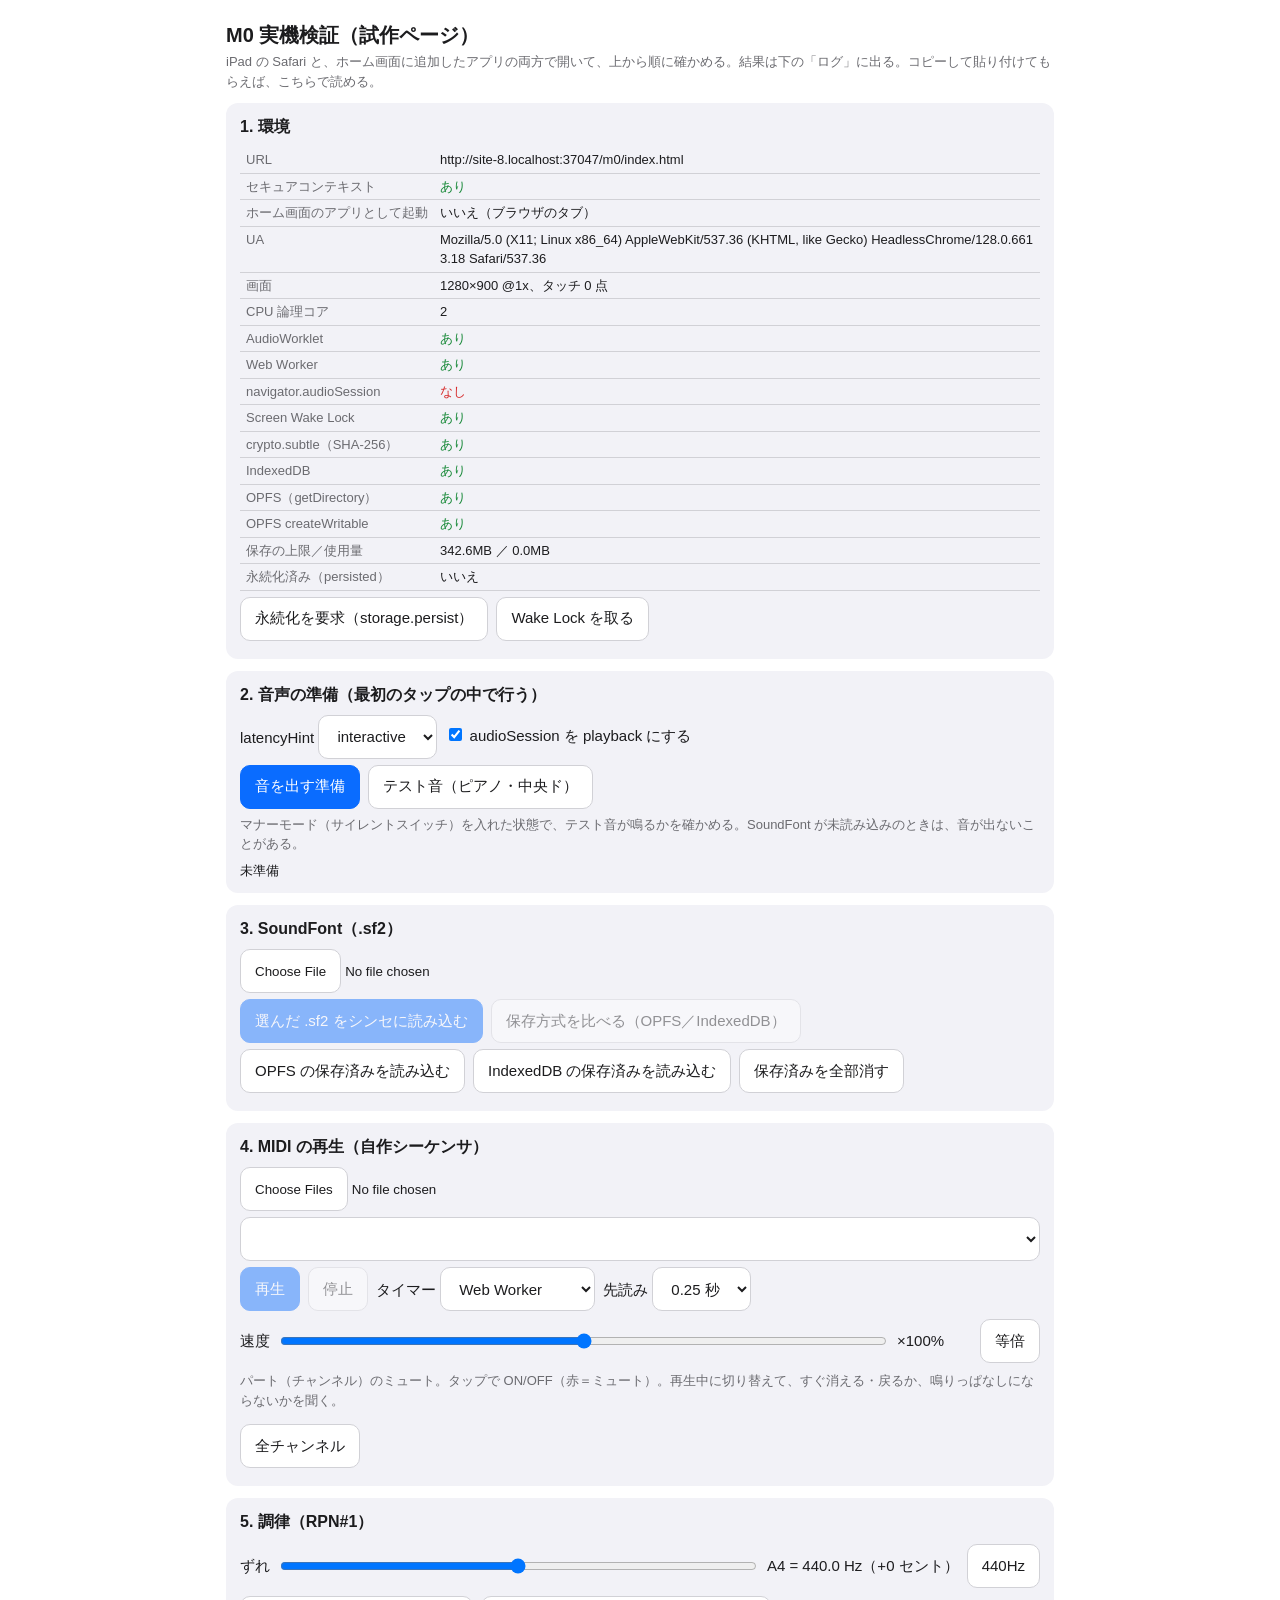
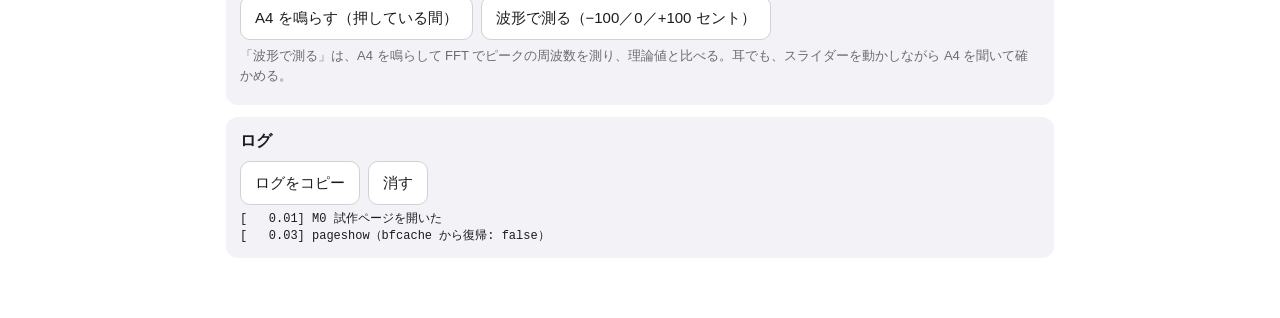
==== m0/index.html @ bbcb2fae "deploy: 4393110" ====
<!doctype html>
<html lang="ja">
<head>
  <meta charset="utf-8" />
  <meta name="viewport" content="width=device-width, initial-scale=1, viewport-fit=cover" />
  <title>M0 実機検証</title>
  <style>:root{--lightningcss-light:initial;--lightningcss-dark: ;color-scheme:light dark;--bg:#fff;--fg:#1c1c1e;--muted:#6b6b70;--card:#f2f2f7;--line:#d1d1d6;--accent:#0a6cff;--ok:#1a8a3a;--ng:#d62b2b}@media (prefers-color-scheme:dark){:root{--lightningcss-light: ;--lightningcss-dark:initial;--bg:#000;--fg:#f2f2f7;--muted:#9a9aa0;--card:#1c1c1e;--line:#3a3a3c;--accent:#4c9aff;--ok:#38c158;--ng:#ff6b6b}}*{box-sizing:border-box}body{padding:12px max(16px, env(safe-area-inset-right)) 48px max(16px, env(safe-area-inset-left));background:var(--bg);color:var(--fg);margin:0;max-width:860px;margin-inline:auto;font:15px/1.5 -apple-system,Hiragino Sans,Yu Gothic UI,sans-serif}h1{margin:8px 0 2px;font-size:20px}h2{margin:0 0 8px;font-size:16px}p.note{color:var(--muted);margin:2px 0 8px;font-size:13px}section{background:var(--card);border-radius:12px;margin:12px 0;padding:12px 14px}button,select{font:inherit;border:1px solid var(--line);background:var(--bg);min-height:44px;color:var(--fg);border-radius:10px;padding:6px 14px}input[type=file]::file-selector-button{font:inherit;border:1px solid var(--line);background:var(--bg);min-height:44px;color:var(--fg);border-radius:10px;padding:6px 14px}button.primary{background:var(--accent);color:#fff;border-color:var(--accent)}button:disabled{opacity:.45}button.on{background:var(--accent);color:#fff;border-color:var(--accent)}button.muted{background:var(--ng);color:#fff;border-color:var(--ng)}.row{flex-wrap:wrap;align-items:center;gap:8px;margin:6px 0;display:flex}input[type=range]{flex:200px;min-height:44px}table{border-collapse:collapse;width:100%;font-size:13px}td,th{border-bottom:1px solid var(--line);text-align:left;vertical-align:top;word-break:break-all;padding:3px 6px}td:first-child{white-space:nowrap;color:var(--muted)}.ok{color:var(--ok)}.ng{color:var(--ng)}pre{white-space:pre-wrap;word-break:break-all;max-height:320px;margin:0;font:12px/1.45 ui-monospace,Menlo,Consolas,monospace;overflow:auto}.chgrid{grid-template-columns:repeat(4,1fr);gap:6px;display:grid}.chgrid button{min-height:52px;padding:2px 4px;font-size:12px;line-height:1.25}.stat{font:13px/1.5 ui-monospace,Menlo,Consolas,monospace}</style>
  <script type="module" crossorigin src="../assets/m0-HVQJEioA.js"></script>
</head>
<body>
  <h1>M0 実機検証（試作ページ）</h1>
  <p class="note">iPad の Safari と、ホーム画面に追加したアプリの両方で開いて、上から順に確かめる。結果は下の「ログ」に出る。コピーして貼り付けてもらえば、こちらで読める。</p>

  <section>
    <h2>1. 環境</h2>
    <table id="env"></table>
    <div class="row">
      <button id="btn-persist">永続化を要求（storage.persist）</button>
      <button id="btn-wake">Wake Lock を取る</button>
    </div>
  </section>

  <section>
    <h2>2. 音声の準備（最初のタップの中で行う）</h2>
    <div class="row">
      <label>latencyHint
        <select id="latency"><option>interactive</option><option>balanced</option><option>playback</option></select>
      </label>
      <label><input type="checkbox" id="audiosession" checked /> audioSession を playback にする</label>
    </div>
    <div class="row"><button id="btn-audio" class="primary">音を出す準備</button><button id="btn-beep">テスト音（ピアノ・中央ド）</button></div>
    <p class="note">マナーモード（サイレントスイッチ）を入れた状態で、テスト音が鳴るかを確かめる。SoundFont が未読み込みのときは、音が出ないことがある。</p>
    <div class="stat" id="audio-stat"></div>
  </section>

  <section>
    <h2>3. SoundFont（.sf2）</h2>
    <div class="row"><input type="file" id="sf-file" accept=".sf2,.sf3,.dls" /></div>
    <div class="row">
      <button id="btn-sf-load" class="primary" disabled>選んだ .sf2 をシンセに読み込む</button>
      <button id="btn-sf-bench" disabled>保存方式を比べる（OPFS／IndexedDB）</button>
    </div>
    <div class="row">
      <button id="btn-sf-from-opfs">OPFS の保存済みを読み込む</button>
      <button id="btn-sf-from-idb">IndexedDB の保存済みを読み込む</button>
      <button id="btn-sf-clear">保存済みを全部消す</button>
    </div>
    <div class="stat" id="sf-stat"></div>
  </section>

  <section>
    <h2>4. MIDI の再生（自作シーケンサ）</h2>
    <div class="row"><input type="file" id="midi-file" accept=".mid,.midi" multiple /></div>
    <div class="row"><select id="song" style="flex:1 1 240px"></select></div>
    <div class="row">
      <button id="btn-play" class="primary" disabled>再生</button>
      <button id="btn-stop" disabled>停止</button>
      <label>タイマー
        <select id="timer-mode"><option value="worker">Web Worker</option><option value="main">メインスレッド</option></select>
      </label>
      <label>先読み
        <select id="lookahead"><option value="0.1">0.1 秒</option><option value="0.25" selected>0.25 秒</option><option value="0.5">0.5 秒</option><option value="1">1 秒</option></select>
      </label>
    </div>
    <div class="row">
      <span>速度</span><input type="range" id="speed" min="-34" max="34" value="0" step="1" /><span id="speed-label" style="min-width:5em">×100%</span>
      <button id="btn-speed-reset">等倍</button>
    </div>
    <p class="note">パート（チャンネル）のミュート。タップで ON/OFF（赤＝ミュート）。再生中に切り替えて、すぐ消える・戻るか、鳴りっぱなしにならないかを聞く。</p>
    <div class="chgrid" id="channels"></div>
    <div class="row"><button id="btn-unmute">全チャンネル</button></div>
    <div class="stat" id="play-stat"></div>
  </section>

  <section>
    <h2>5. 調律（RPN#1）</h2>
    <div class="row"><span>ずれ</span><input type="range" id="tune" min="-100" max="100" value="0" step="1" /><span id="tune-label" style="min-width:12em">0 セント</span><button id="btn-tune-reset">440Hz</button></div>
    <div class="row">
      <button id="btn-a4">A4 を鳴らす（押している間）</button>
      <button id="btn-tune-auto">波形で測る（−100／0／+100 セント）</button>
    </div>
    <p class="note">「波形で測る」は、A4 を鳴らして FFT でピークの周波数を測り、理論値と比べる。耳でも、スライダーを動かしながら A4 を聞いて確かめる。</p>
    <div class="stat" id="tune-stat"></div>
  </section>

  <section>
    <h2>ログ</h2>
    <div class="row"><button id="btn-copy">ログをコピー</button><button id="btn-clearlog">消す</button></div>
    <pre id="log"></pre>
  </section>

</body>
</html>
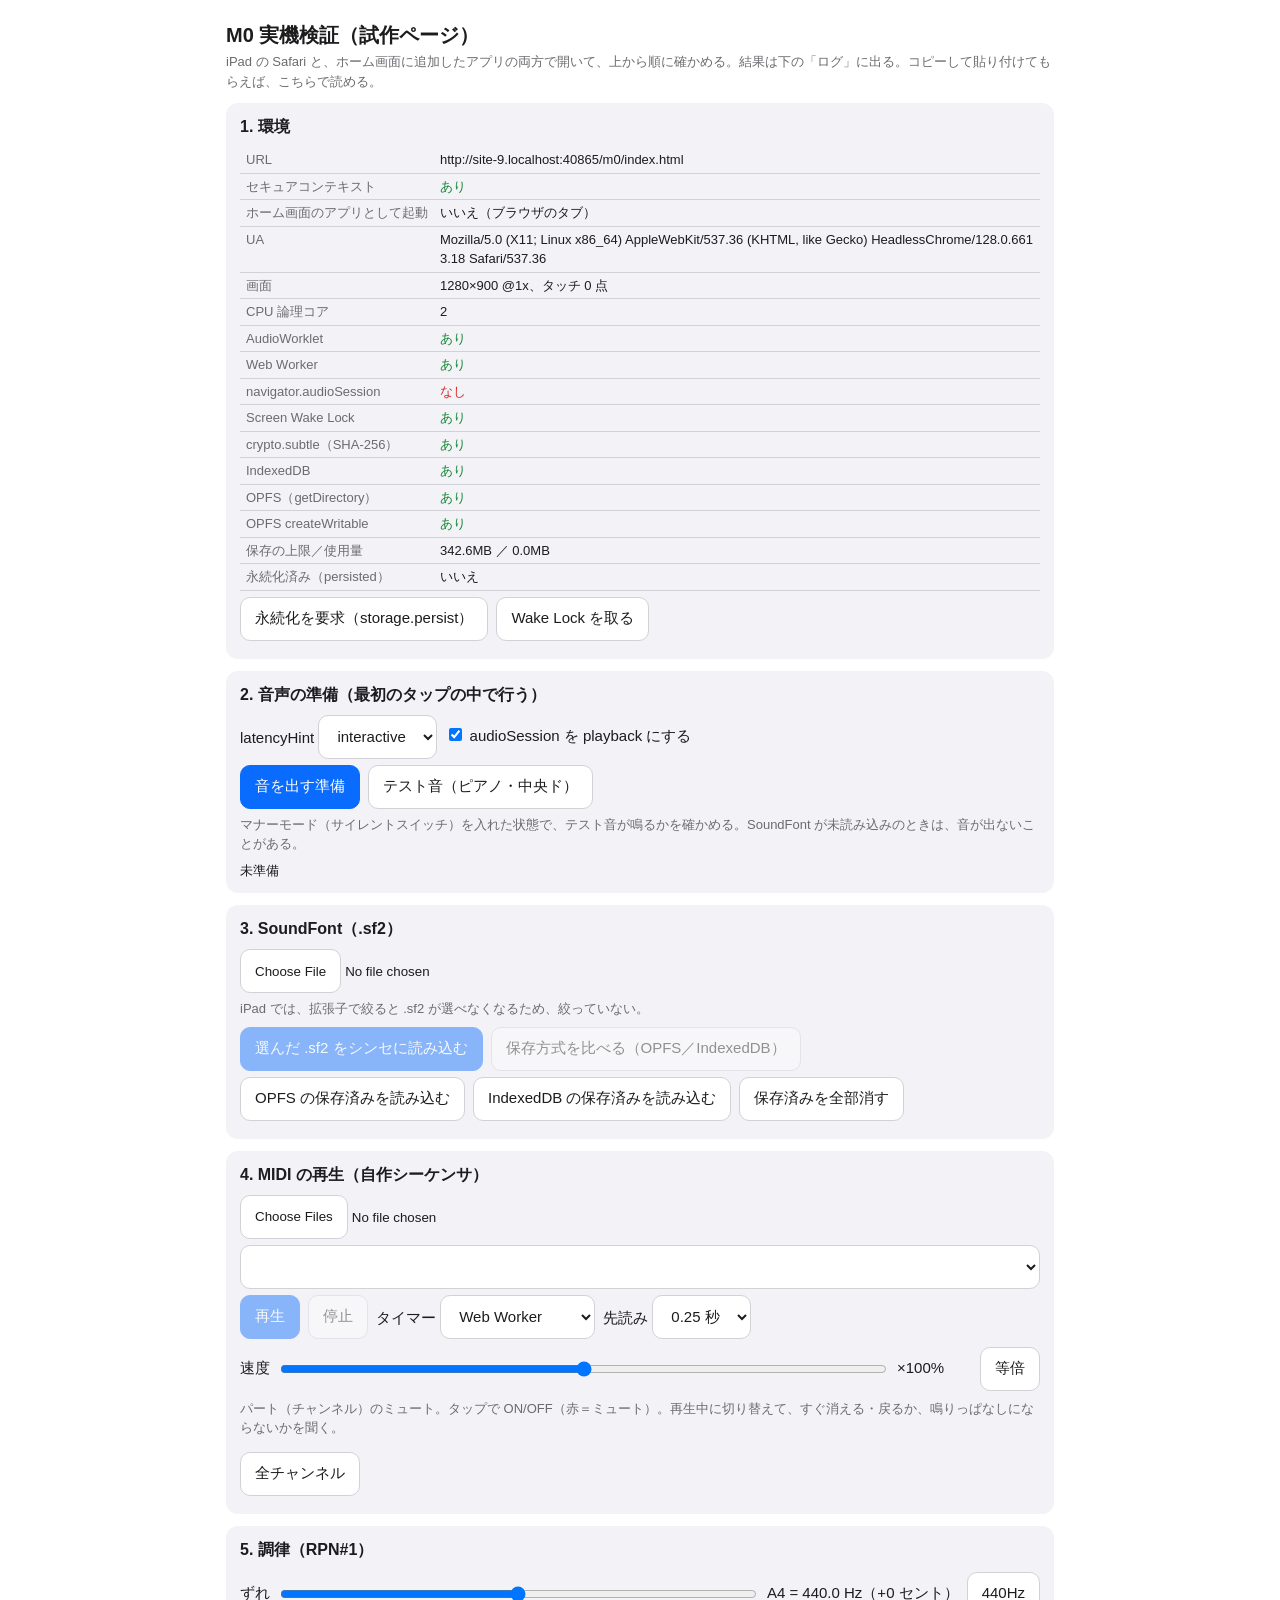
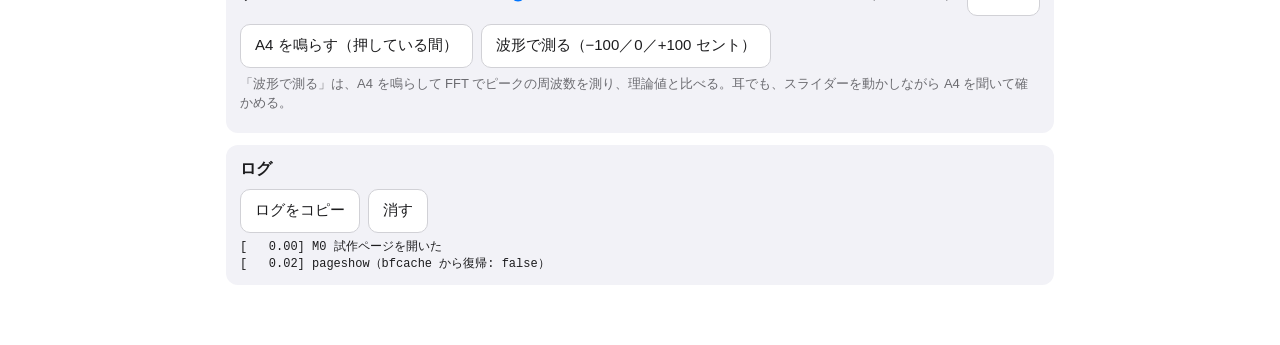
==== commit f68e1423: "deploy: 9f28a7c" ====
--- a/m0/index.html
+++ b/m0/index.html
@@ -5,7 +5,7 @@
   <meta name="viewport" content="width=device-width, initial-scale=1, viewport-fit=cover" />
   <title>M0 実機検証</title>
   <style>:root{--lightningcss-light:initial;--lightningcss-dark: ;color-scheme:light dark;--bg:#fff;--fg:#1c1c1e;--muted:#6b6b70;--card:#f2f2f7;--line:#d1d1d6;--accent:#0a6cff;--ok:#1a8a3a;--ng:#d62b2b}@media (prefers-color-scheme:dark){:root{--lightningcss-light: ;--lightningcss-dark:initial;--bg:#000;--fg:#f2f2f7;--muted:#9a9aa0;--card:#1c1c1e;--line:#3a3a3c;--accent:#4c9aff;--ok:#38c158;--ng:#ff6b6b}}*{box-sizing:border-box}body{padding:12px max(16px, env(safe-area-inset-right)) 48px max(16px, env(safe-area-inset-left));background:var(--bg);color:var(--fg);margin:0;max-width:860px;margin-inline:auto;font:15px/1.5 -apple-system,Hiragino Sans,Yu Gothic UI,sans-serif}h1{margin:8px 0 2px;font-size:20px}h2{margin:0 0 8px;font-size:16px}p.note{color:var(--muted);margin:2px 0 8px;font-size:13px}section{background:var(--card);border-radius:12px;margin:12px 0;padding:12px 14px}button,select{font:inherit;border:1px solid var(--line);background:var(--bg);min-height:44px;color:var(--fg);border-radius:10px;padding:6px 14px}input[type=file]::file-selector-button{font:inherit;border:1px solid var(--line);background:var(--bg);min-height:44px;color:var(--fg);border-radius:10px;padding:6px 14px}button.primary{background:var(--accent);color:#fff;border-color:var(--accent)}button:disabled{opacity:.45}button.on{background:var(--accent);color:#fff;border-color:var(--accent)}button.muted{background:var(--ng);color:#fff;border-color:var(--ng)}.row{flex-wrap:wrap;align-items:center;gap:8px;margin:6px 0;display:flex}input[type=range]{flex:200px;min-height:44px}table{border-collapse:collapse;width:100%;font-size:13px}td,th{border-bottom:1px solid var(--line);text-align:left;vertical-align:top;word-break:break-all;padding:3px 6px}td:first-child{white-space:nowrap;color:var(--muted)}.ok{color:var(--ok)}.ng{color:var(--ng)}pre{white-space:pre-wrap;word-break:break-all;max-height:320px;margin:0;font:12px/1.45 ui-monospace,Menlo,Consolas,monospace;overflow:auto}.chgrid{grid-template-columns:repeat(4,1fr);gap:6px;display:grid}.chgrid button{min-height:52px;padding:2px 4px;font-size:12px;line-height:1.25}.stat{font:13px/1.5 ui-monospace,Menlo,Consolas,monospace}</style>
-  <script type="module" crossorigin src="../assets/m0-HVQJEioA.js"></script>
+  <script type="module" crossorigin src="../assets/m0-DCxt0WxA.js"></script>
 </head>
 <body>
   <h1>M0 実機検証（試作ページ）</h1>
@@ -35,7 +35,8 @@
 
   <section>
     <h2>3. SoundFont（.sf2）</h2>
-    <div class="row"><input type="file" id="sf-file" accept=".sf2,.sf3,.dls" /></div>
+    <div class="row"><input type="file" id="sf-file" /></div>
+    <p class="note">iPad では、拡張子で絞ると .sf2 が選べなくなるため、絞っていない。</p>
     <div class="row">
       <button id="btn-sf-load" class="primary" disabled>選んだ .sf2 をシンセに読み込む</button>
       <button id="btn-sf-bench" disabled>保存方式を比べる（OPFS／IndexedDB）</button>
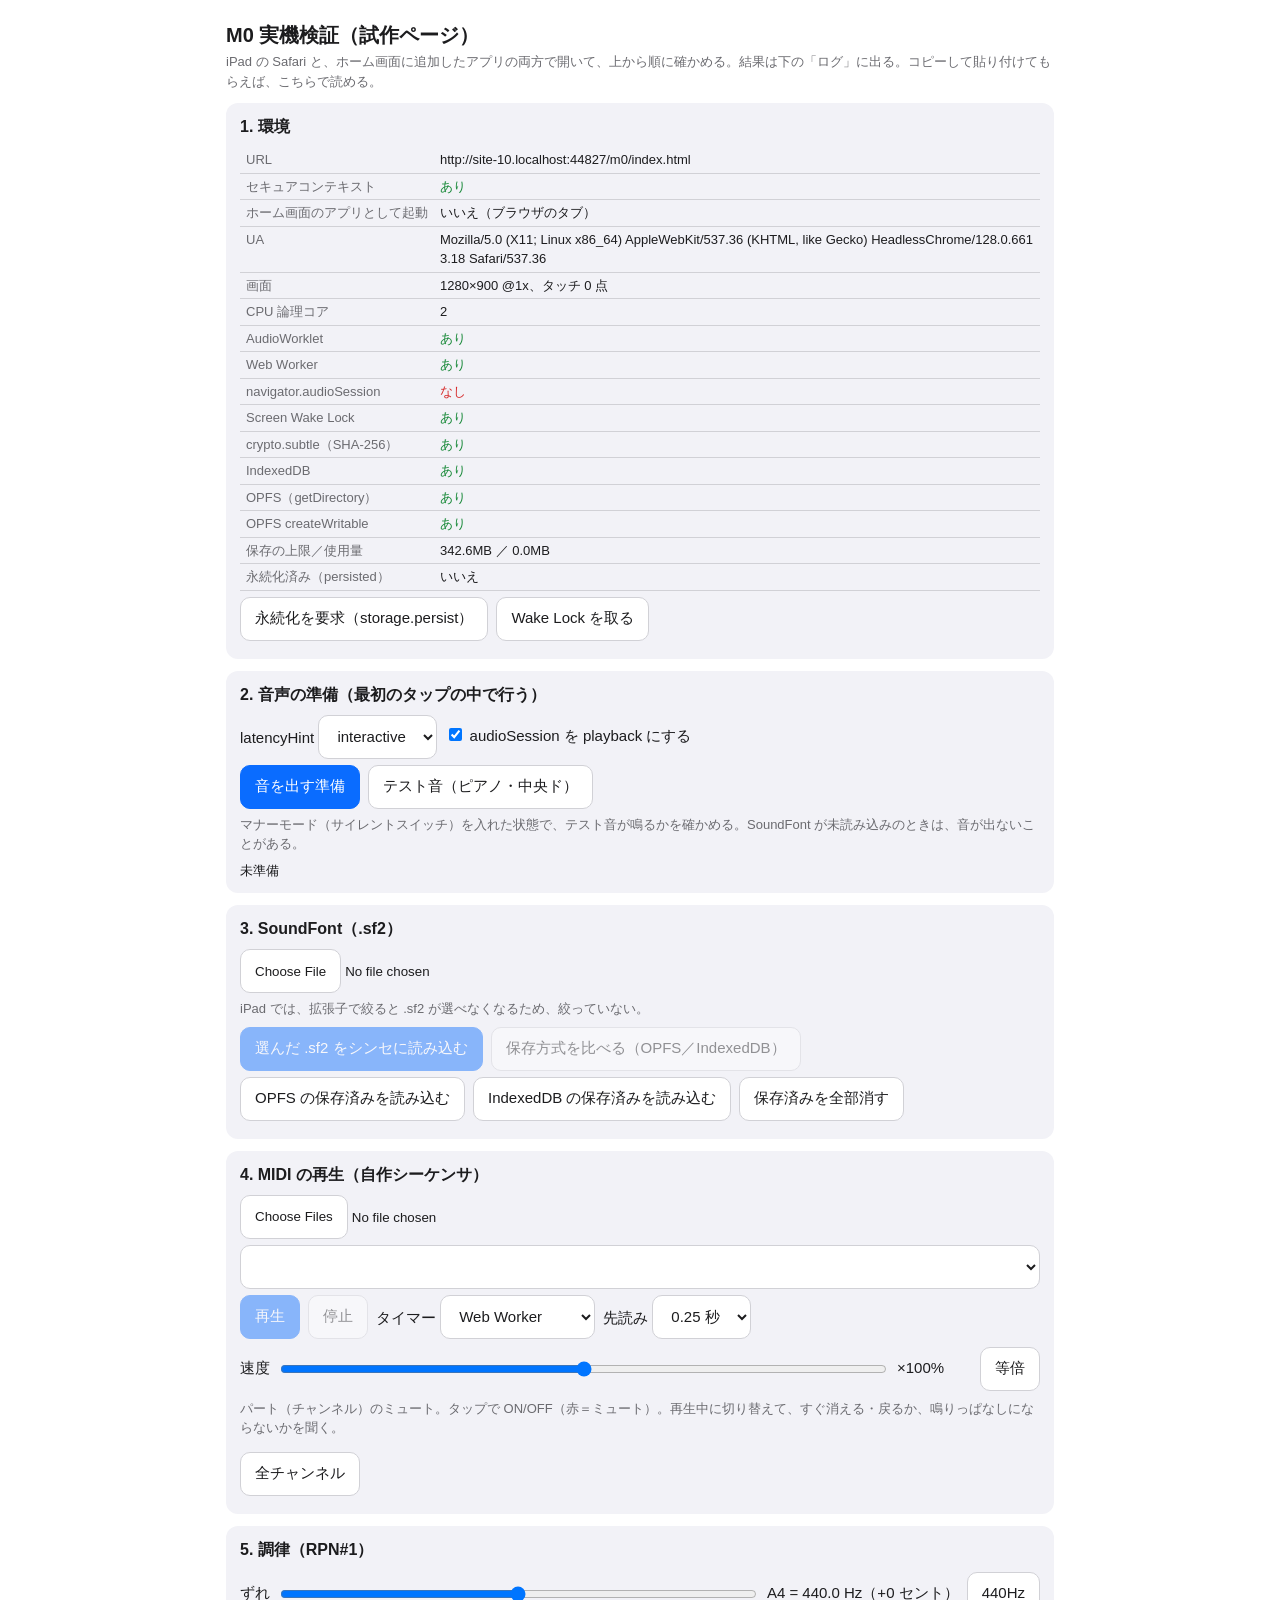
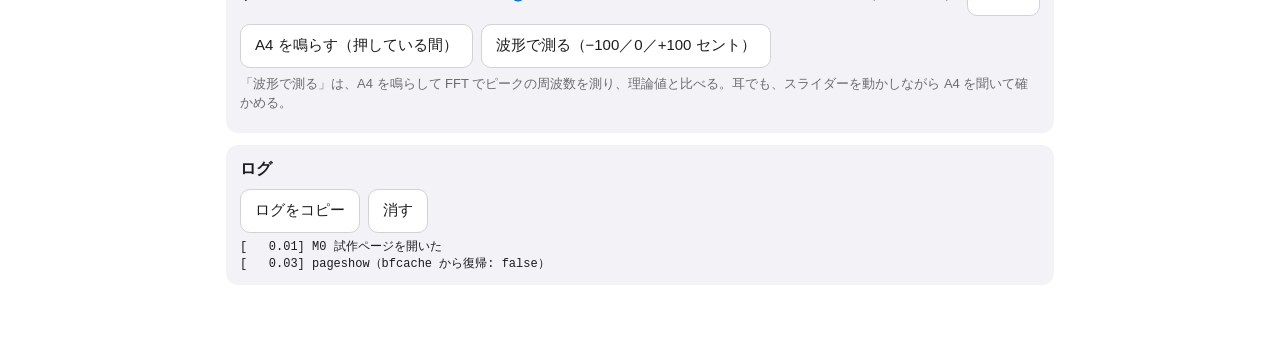
==== commit eafb123e: "deploy: ed4d7d3" ====
--- a/m0/index.html
+++ b/m0/index.html
@@ -5,7 +5,7 @@
   <meta name="viewport" content="width=device-width, initial-scale=1, viewport-fit=cover" />
   <title>M0 実機検証</title>
   <style>:root{--lightningcss-light:initial;--lightningcss-dark: ;color-scheme:light dark;--bg:#fff;--fg:#1c1c1e;--muted:#6b6b70;--card:#f2f2f7;--line:#d1d1d6;--accent:#0a6cff;--ok:#1a8a3a;--ng:#d62b2b}@media (prefers-color-scheme:dark){:root{--lightningcss-light: ;--lightningcss-dark:initial;--bg:#000;--fg:#f2f2f7;--muted:#9a9aa0;--card:#1c1c1e;--line:#3a3a3c;--accent:#4c9aff;--ok:#38c158;--ng:#ff6b6b}}*{box-sizing:border-box}body{padding:12px max(16px, env(safe-area-inset-right)) 48px max(16px, env(safe-area-inset-left));background:var(--bg);color:var(--fg);margin:0;max-width:860px;margin-inline:auto;font:15px/1.5 -apple-system,Hiragino Sans,Yu Gothic UI,sans-serif}h1{margin:8px 0 2px;font-size:20px}h2{margin:0 0 8px;font-size:16px}p.note{color:var(--muted);margin:2px 0 8px;font-size:13px}section{background:var(--card);border-radius:12px;margin:12px 0;padding:12px 14px}button,select{font:inherit;border:1px solid var(--line);background:var(--bg);min-height:44px;color:var(--fg);border-radius:10px;padding:6px 14px}input[type=file]::file-selector-button{font:inherit;border:1px solid var(--line);background:var(--bg);min-height:44px;color:var(--fg);border-radius:10px;padding:6px 14px}button.primary{background:var(--accent);color:#fff;border-color:var(--accent)}button:disabled{opacity:.45}button.on{background:var(--accent);color:#fff;border-color:var(--accent)}button.muted{background:var(--ng);color:#fff;border-color:var(--ng)}.row{flex-wrap:wrap;align-items:center;gap:8px;margin:6px 0;display:flex}input[type=range]{flex:200px;min-height:44px}table{border-collapse:collapse;width:100%;font-size:13px}td,th{border-bottom:1px solid var(--line);text-align:left;vertical-align:top;word-break:break-all;padding:3px 6px}td:first-child{white-space:nowrap;color:var(--muted)}.ok{color:var(--ok)}.ng{color:var(--ng)}pre{white-space:pre-wrap;word-break:break-all;max-height:320px;margin:0;font:12px/1.45 ui-monospace,Menlo,Consolas,monospace;overflow:auto}.chgrid{grid-template-columns:repeat(4,1fr);gap:6px;display:grid}.chgrid button{min-height:52px;padding:2px 4px;font-size:12px;line-height:1.25}.stat{font:13px/1.5 ui-monospace,Menlo,Consolas,monospace}</style>
-  <script type="module" crossorigin src="../assets/m0-DCxt0WxA.js"></script>
+  <script type="module" crossorigin src="../assets/m0-CHKBMFEv.js"></script>
 </head>
 <body>
   <h1>M0 実機検証（試作ページ）</h1>
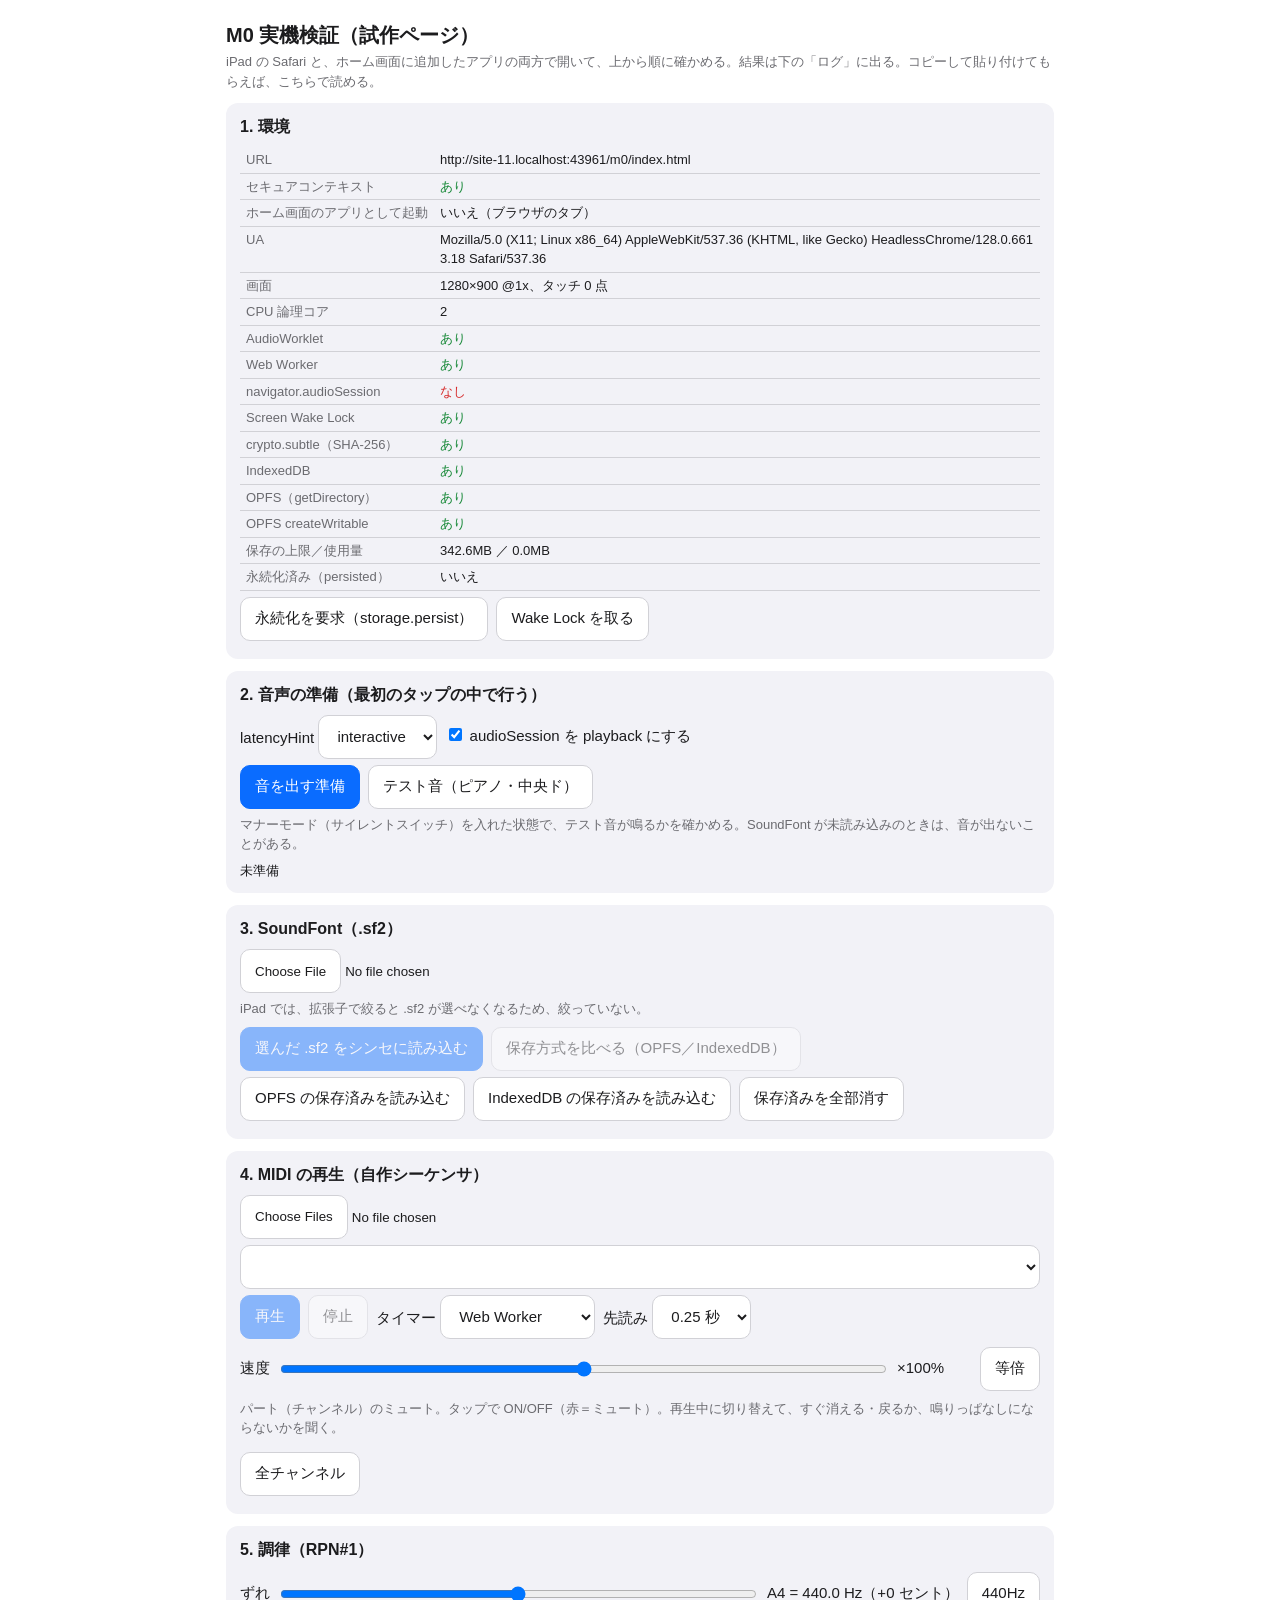
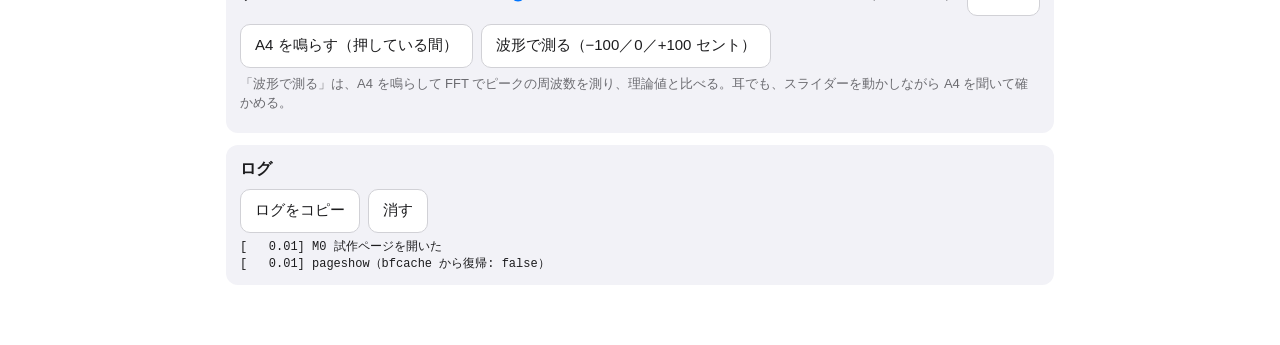
==== commit 01c24f01: "deploy: f3d2cd7" ====
--- a/m0/index.html
+++ b/m0/index.html
@@ -5,7 +5,8 @@
   <meta name="viewport" content="width=device-width, initial-scale=1, viewport-fit=cover" />
   <title>M0 実機検証</title>
   <style>:root{--lightningcss-light:initial;--lightningcss-dark: ;color-scheme:light dark;--bg:#fff;--fg:#1c1c1e;--muted:#6b6b70;--card:#f2f2f7;--line:#d1d1d6;--accent:#0a6cff;--ok:#1a8a3a;--ng:#d62b2b}@media (prefers-color-scheme:dark){:root{--lightningcss-light: ;--lightningcss-dark:initial;--bg:#000;--fg:#f2f2f7;--muted:#9a9aa0;--card:#1c1c1e;--line:#3a3a3c;--accent:#4c9aff;--ok:#38c158;--ng:#ff6b6b}}*{box-sizing:border-box}body{padding:12px max(16px, env(safe-area-inset-right)) 48px max(16px, env(safe-area-inset-left));background:var(--bg);color:var(--fg);margin:0;max-width:860px;margin-inline:auto;font:15px/1.5 -apple-system,Hiragino Sans,Yu Gothic UI,sans-serif}h1{margin:8px 0 2px;font-size:20px}h2{margin:0 0 8px;font-size:16px}p.note{color:var(--muted);margin:2px 0 8px;font-size:13px}section{background:var(--card);border-radius:12px;margin:12px 0;padding:12px 14px}button,select{font:inherit;border:1px solid var(--line);background:var(--bg);min-height:44px;color:var(--fg);border-radius:10px;padding:6px 14px}input[type=file]::file-selector-button{font:inherit;border:1px solid var(--line);background:var(--bg);min-height:44px;color:var(--fg);border-radius:10px;padding:6px 14px}button.primary{background:var(--accent);color:#fff;border-color:var(--accent)}button:disabled{opacity:.45}button.on{background:var(--accent);color:#fff;border-color:var(--accent)}button.muted{background:var(--ng);color:#fff;border-color:var(--ng)}.row{flex-wrap:wrap;align-items:center;gap:8px;margin:6px 0;display:flex}input[type=range]{flex:200px;min-height:44px}table{border-collapse:collapse;width:100%;font-size:13px}td,th{border-bottom:1px solid var(--line);text-align:left;vertical-align:top;word-break:break-all;padding:3px 6px}td:first-child{white-space:nowrap;color:var(--muted)}.ok{color:var(--ok)}.ng{color:var(--ng)}pre{white-space:pre-wrap;word-break:break-all;max-height:320px;margin:0;font:12px/1.45 ui-monospace,Menlo,Consolas,monospace;overflow:auto}.chgrid{grid-template-columns:repeat(4,1fr);gap:6px;display:grid}.chgrid button{min-height:52px;padding:2px 4px;font-size:12px;line-height:1.25}.stat{font:13px/1.5 ui-monospace,Menlo,Consolas,monospace}</style>
-  <script type="module" crossorigin src="../assets/m0-CHKBMFEv.js"></script>
+  <script type="module" crossorigin src="../assets/m0-BoJedd3D.js"></script>
+  <link rel="modulepreload" crossorigin href="../assets/spessasynth_processor.min-CDgYhvzD.js">
 </head>
 <body>
   <h1>M0 実機検証（試作ページ）</h1>
